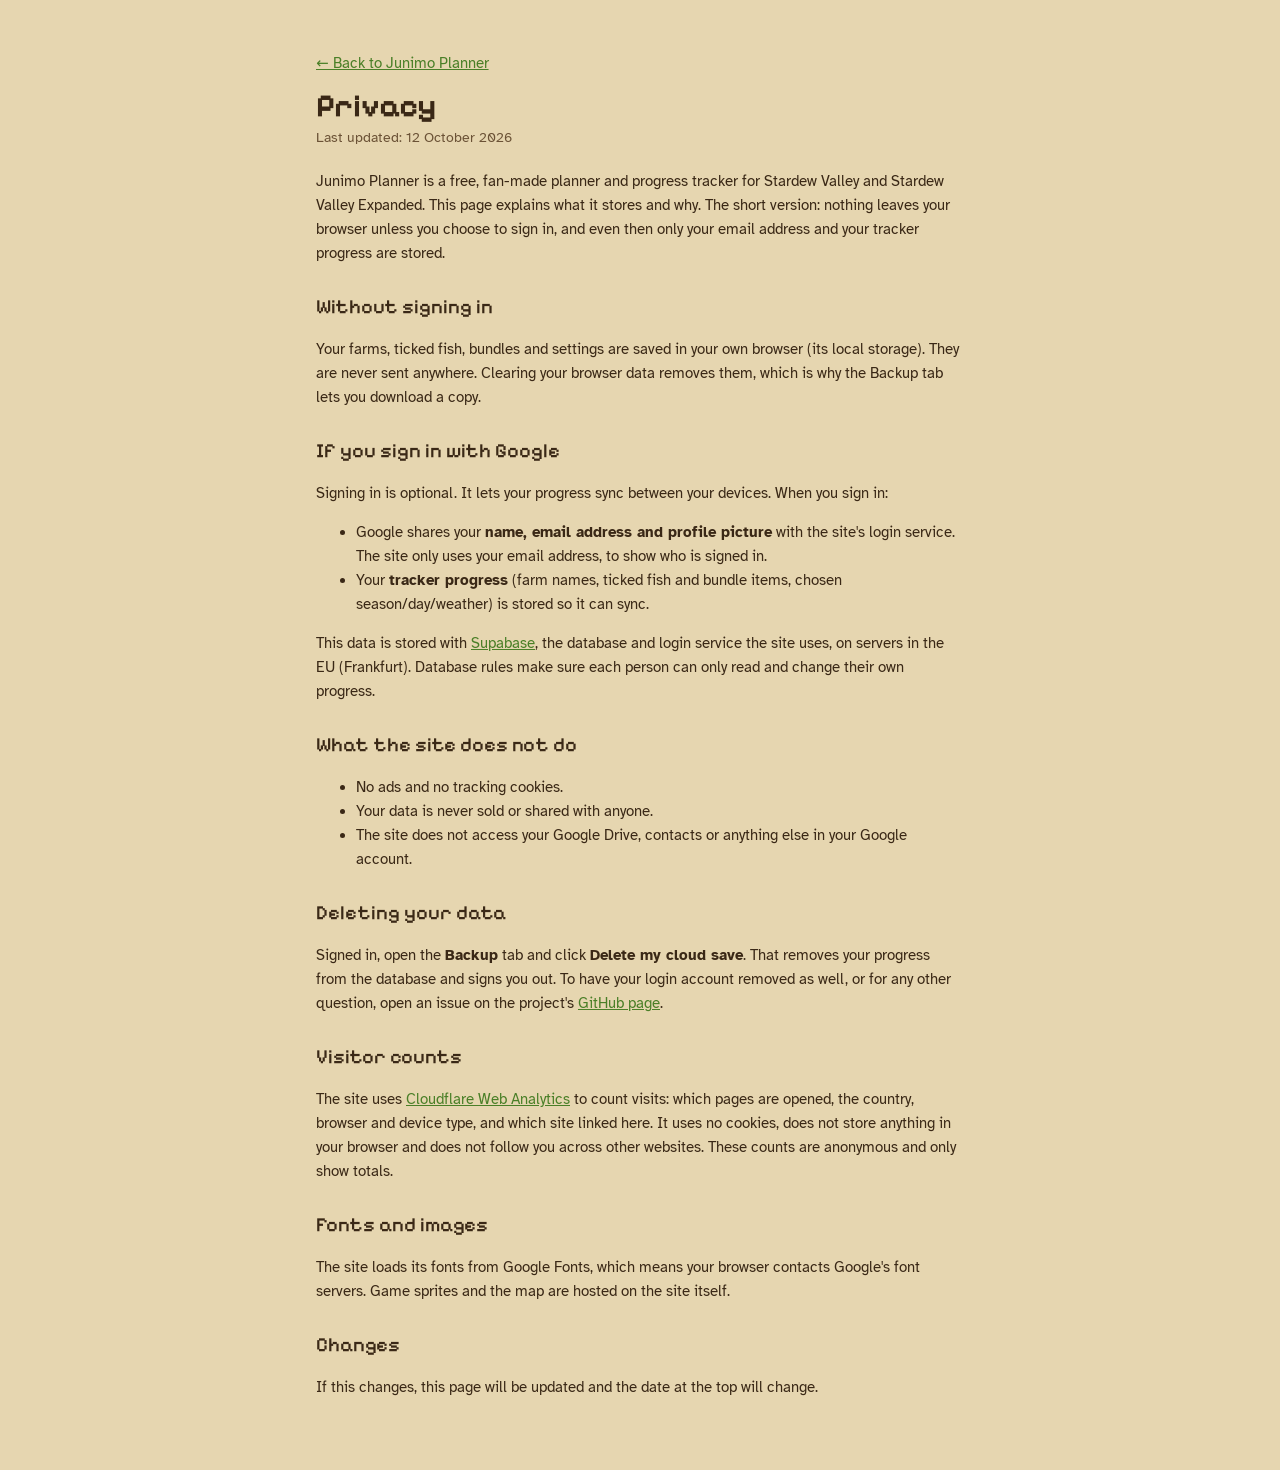
==== privacy.html @ 6e903dba "Villagers: mark who is at max hearts to hide them from the calendar and list Co-Authored-By: Claude " ====
<!doctype html>
<html lang="en">
<head>
<meta charset="utf-8">
<script>try{if(localStorage.getItem("sve-tracker:theme")==="dark")document.documentElement.dataset.theme="dark"}catch(e){}</script>
<meta name="viewport" content="width=device-width,initial-scale=1,viewport-fit=cover">
<title>Privacy · Junimo Planner</title>
<link rel="icon" type="image/png" sizes="32x32" href="img/icons/junimo-32.png">
<link rel="icon" type="image/png" sizes="16x16" href="img/icons/junimo-16.png">
<link rel="apple-touch-icon" href="img/icons/junimo-180.png">
<link rel="preconnect" href="https://fonts.googleapis.com">
<link rel="preconnect" href="https://fonts.gstatic.com" crossorigin>
<link rel="stylesheet" href="https://fonts.googleapis.com/css2?family=Pixelify+Sans:wght@500;700&family=Atkinson+Hyperlegible:wght@400;700&display=swap">
<link rel="stylesheet" href="css/style.css?v=2026-10-15a">
<style>
  .doc{max-width:68ch;padding-block:28px 48px}
  .doc h1{font-family:var(--display);font-size:2rem;margin:0 0 4px}
  .doc h2{font-family:var(--display);font-weight:500;font-size:1.25rem;margin:28px 0 6px}
  .doc p,.doc li{line-height:1.6}
  .doc .updated{color:var(--muted);font-size:.9rem;margin:0 0 20px}
</style>
</head>
<body>
<div class="wrap doc">
  <p><a href="./">← Back to Junimo Planner</a></p>
  <h1>Privacy</h1>
  <p class="updated">Last updated: 12 October 2026</p>

  <p>Junimo Planner is a free, fan-made planner and progress tracker for Stardew Valley and Stardew Valley Expanded. This page explains what it stores and why. The short version: nothing leaves your browser unless you choose to sign in, and even then only your email address and your tracker progress are stored.</p>

  <h2>Without signing in</h2>
  <p>Your farms, ticked fish, bundles and settings are saved in your own browser (its local storage). They are never sent anywhere. Clearing your browser data removes them, which is why the Backup tab lets you download a copy.</p>

  <h2>If you sign in with Google</h2>
  <p>Signing in is optional. It lets your progress sync between your devices. When you sign in:</p>
  <ul>
    <li>Google shares your <b>name, email address and profile picture</b> with the site's login service. The site only uses your email address, to show who is signed in.</li>
    <li>Your <b>tracker progress</b> (farm names, ticked fish and bundle items, chosen season/day/weather) is stored so it can sync.</li>
  </ul>
  <p>This data is stored with <a href="https://supabase.com/privacy">Supabase</a>, the database and login service the site uses, on servers in the EU (Frankfurt). Database rules make sure each person can only read and change their own progress.</p>

  <h2>What the site does not do</h2>
  <ul>
    <li>No ads and no tracking cookies.</li>
    <li>Your data is never sold or shared with anyone.</li>
    <li>The site does not access your Google Drive, contacts or anything else in your Google account.</li>
  </ul>

  <h2>Deleting your data</h2>
  <p>Signed in, open the <b>Backup</b> tab and click <b>Delete my cloud save</b>. That removes your progress from the database and signs you out. To have your login account removed as well, or for any other question, open an issue on the project's <a href="https://github.com/oliverpuskai-cloud/sve-tracker/issues">GitHub page</a>.</p>

  <h2>Visitor counts</h2>
  <p>The site uses <a href="https://www.cloudflare.com/web-analytics/">Cloudflare Web Analytics</a> to count visits: which pages are opened, the country, browser and device type, and which site linked here. It uses no cookies, does not store anything in your browser and does not follow you across other websites. These counts are anonymous and only show totals.</p>

  <h2>Fonts and images</h2>
  <p>The site loads its fonts from Google Fonts, which means your browser contacts Google's font servers. Game sprites and the map are hosted on the site itself.</p>

  <h2>Changes</h2>
  <p>If this changes, this page will be updated and the date at the top will change.</p>
</div>
<!-- Cloudflare Web Analytics: cookie-free visitor counts --><script type='module' src='https://static.cloudflareinsights.com/beacon.min.js' data-cf-beacon='{"token": "56c1af3d41d14104ac9767c62f8822ce"}'></script><!-- End Cloudflare Web Analytics -->
</body>
</html>
---- css/style.css ----
/* Pixelify draws 2, 3 and 5 with hooks that make them blur into 8 (and 5 into S) at small sizes.
   This tiny font only redraws those three digits with flat, open pixel shapes; every other character still comes from Pixelify Sans. */
@font-face{font-family:"Pixelify Five";src:url(../fonts/five-500.woff2) format("woff2");font-weight:400 600;unicode-range:U+0032,U+0033,U+0035;font-display:swap}
@font-face{font-family:"Pixelify Five";src:url(../fonts/five-700.woff2) format("woff2");font-weight:700 900;unicode-range:U+0032,U+0033,U+0035;font-display:swap}
/* Layout: a fishing log — sticky header with progress + season tabs, then area sections of sprite cards you tap to tick off. */
:root{
  /* cozy farmhouse palette: parchment ground, cream panels, wood-brown ink and edges, leaf-green accent */
  --bg:#e6d6b0; --panel:#f2e6c9; --ink:#3a2816; --muted:#6b5236; --line:#c9ad7c;
  --accent:#4a7f27; --accent-ink:#f5ecd4; --done:#d9e6bd; --done-line:#7fa64c; --done-ink:#365e19;
  --sp:#5e9a33; --su:#d98b1c; --fa:#b8542a; --wi:#4a7fb5;
  --sve:#7b4fa8; --sve-bg:#e8dbe0; --legend:#9a6b0c; --legend-bg:#f1deaa;
  --rain:#3a6fb0; --sun:#a87400;
  --sea:#9cc4cc; --land:#cfe3b0; --hill:#b9cf98; --hill2:#c8c0a4; --wood:#a9cc8e; --water:#5fa9cf; --sand:#ead9a8; --edge:#7a5a36;
  --wood:#a86a32; --wood-dark:#5e3818; --wood-light:#e0b06e;
  --display:"Pixelify Five","Pixelify Sans","Courier New",monospace; --body:"Atkinson Hyperlegible",system-ui,-apple-system,sans-serif;
  color-scheme:light;
}
/* Night theme: a farmhouse after dark. Warm wood browns, cream text. Chosen with the Day/Night button. */
:root[data-theme="dark"]{
  --bg:#2b2018; --panel:#3a2c21; --ink:#f1e4c8; --muted:#c3aa86; --line:#5c4733;
  --accent:#8fbf5a; --accent-ink:#22190f; --done:#33402a; --done-line:#7fa64c; --done-ink:#c4e3a0;
  --sp:#8cc767; --su:#efa64a; --fa:#e0855a; --wi:#7fb0e6;
  --sve:#c39be6; --sve-bg:#3a2d38; --legend:#e4b84f; --legend-bg:#43361d;
  --rain:#8ab8f0; --sun:#e8bf55;
  --sea:#23404a; --edge:#a8865c;
  --warn:#f09a6c; --warn-bg:#4a2e20; --need:#7cc9b9; --need-bg:#22392f;
  --wood:#7d4c22; --wood-dark:#1f130a; --wood-light:#a8743c;
  color-scheme:dark;
}
.themebtn{font:inherit;font-size:.82rem;font-weight:700;border:2px solid var(--line);background:var(--panel);color:var(--ink);border-radius:999px;padding:4px 12px;cursor:pointer;white-space:nowrap}
.themebtn:hover{border-color:var(--muted)}
.themebtn:focus-visible{outline:3px solid var(--accent);outline-offset:2px}
.headright{display:flex;flex-wrap:wrap;gap:8px 12px;align-items:center;justify-content:flex-end;margin-top:12px}
.headright .account{margin-top:0}
*{box-sizing:border-box}
[hidden]{display:none!important}
body{background:var(--bg);color:var(--ink);font-family:var(--body);font-size:15px;line-height:1.45}
.wrap{max-width:1180px;margin:0 auto;padding-inline:16px;padding-block:0 48px}
header{position:sticky;top:env(safe-area-inset-top,0px);z-index:5;background:var(--bg);border-bottom:3px solid var(--line);padding-block:14px 10px}
/* The wooden card frames stick out a few px past the content edge; widen the sticky header's backdrop
   (sideways and above) so those edges don't peek out beside it while scrolling. */
header::before{content:"";position:absolute;z-index:-1;inset:-40px -12px 0;background:var(--bg);pointer-events:none}
.top{display:flex;flex-wrap:wrap;gap:12px 24px;align-items:flex-end;justify-content:space-between}
h1{font-family:var(--display);font-weight:700;font-size:1.9rem;margin:0;line-height:1;text-wrap:balance}
h1 small{display:block;font-family:var(--body);font-weight:400;font-size:.85rem;color:var(--muted);margin-top:6px}
.prog{min-width:0;flex:1 1 300px;max-width:460px}
.prog .row{display:flex;justify-content:space-between;font-variant-numeric:tabular-nums;font-size:.9rem}
.prog .row b{font-family:var(--display);font-size:1.25rem}
.bar{height:10px;background:var(--line);border-radius:2px;overflow:hidden;margin-top:4px}
.bar i{display:block;height:100%;background:var(--accent);transition:width .3s}
.mini{display:flex;gap:10px;margin-top:6px;font-size:.78rem;color:var(--muted);font-variant-numeric:tabular-nums;flex-wrap:wrap}
.mini span::before{content:"";display:inline-block;width:8px;height:8px;margin-right:4px;border-radius:1px;background:var(--c)}
.tabs{display:flex;gap:6px;margin-top:12px;flex-wrap:wrap}
.tab{font-family:var(--display);font-size:1rem;border:2px solid var(--line);background:var(--panel);color:var(--ink);padding:6px 14px;border-radius:4px;cursor:pointer}
.tab[aria-pressed="true"]{background:var(--c,var(--accent));border-color:var(--c,var(--accent));color:#fff}
.tab:focus-visible,.chip:focus-visible,.card:focus-visible,input:focus-visible,select:focus-visible{outline:3px solid var(--accent);outline-offset:2px}
.filters{display:flex;gap:8px;margin-top:10px;flex-wrap:wrap;align-items:center}
.filters input[type=search],.filters select{font:inherit;font-size:.9rem;padding:6px 10px;border:1px solid var(--line);border-radius:4px;background:var(--panel);color:var(--ink)}
.filters input[type=search]{flex:1 1 180px;min-width:0}
.chip{font:inherit;font-size:.85rem;border:1px solid var(--line);background:var(--panel);color:var(--ink);padding:5px 10px;border-radius:999px;cursor:pointer}
.chip[aria-pressed="true"]{background:var(--ink);color:var(--bg);border-color:var(--ink)}
.sync{font-size:.75rem;color:var(--muted);margin-left:auto}
section{margin-top:26px}
section h2{font-family:var(--display);font-weight:500;font-size:1.2rem;margin:0 0 10px;display:flex;gap:10px;align-items:baseline}
section h2 span{font-family:var(--body);font-size:.8rem;color:var(--muted);font-variant-numeric:tabular-nums}
.grid{display:grid;grid-template-columns:repeat(auto-fill,minmax(300px,1fr));gap:10px}
.card{display:grid;grid-template-columns:56px 1fr auto;gap:4px 12px;align-items:start;background:var(--panel);border:1px solid var(--line);border-radius:6px;padding:10px 12px;cursor:pointer;text-align:left;font:inherit;color:inherit;width:100%;min-width:0}
.card.sve{background:var(--sve-bg)}
.card.leg{background:var(--legend-bg);border-color:var(--legend)}
.card.done{background:var(--done);border-color:var(--done-line)}
.card.done .nm{text-decoration:line-through;text-decoration-thickness:2px;color:var(--done-ink)}
.card.done img{opacity:.55}
.sprite{width:56px;height:56px;display:grid;place-items:center;grid-row:span 3}
.sprite img{width:48px;height:48px;image-rendering:pixelated}
.nm{font-weight:700;font-size:1rem;min-width:0}
.box{width:24px;height:24px;border:2px solid var(--muted);border-radius:4px;display:grid;place-items:center;font-weight:700;color:#fff;grid-row:span 2}
.card.done .box{background:var(--done-line);border-color:var(--done-line)}
.meta{grid-column:2 / 4;display:flex;flex-wrap:wrap;gap:4px 10px;font-size:.82rem;color:var(--muted);font-variant-numeric:tabular-nums;min-width:0}
.meta .w-Rain{color:var(--rain);font-weight:700}
.meta .w-Sun{color:var(--sun);font-weight:700}
.loc{grid-column:2 / 4;font-size:.85rem;min-width:0;overflow-wrap:anywhere}
.note{grid-column:2 / 4;font-size:.78rem;color:var(--muted);font-style:italic}
.tags{display:flex;gap:4px;flex-wrap:wrap;margin-top:2px}
.tag{font-size:.68rem;letter-spacing:.04em;text-transform:uppercase;padding:1px 6px;border-radius:3px;border:1px solid var(--line);color:var(--muted)}
.tag.sve{color:var(--sve);border-color:var(--sve)}
.tag.leg{color:var(--legend);border-color:var(--legend)}
.dots{display:inline-flex;gap:3px;vertical-align:middle}
.dots i{width:9px;height:9px;border-radius:2px;background:var(--line)}
.dots i.on{background:var(--c)}
.empty{color:var(--muted);padding:30px 0;text-align:center}
.key{margin-top:30px;font-size:.82rem;color:var(--muted);border-top:1px solid var(--line);padding-top:14px;display:flex;flex-direction:column;gap:4px}

.bar2{display:flex;flex-wrap:wrap;gap:8px 16px;justify-content:space-between;align-items:flex-end}
.views{display:flex;border:2px solid var(--ink);border-radius:5px;overflow:hidden;margin-top:12px}
.vbtn{font:inherit;font-size:.85rem;font-weight:700;border:0;background:var(--panel);color:var(--ink);padding:7px 12px;cursor:pointer}
.vbtn+.vbtn{border-left:2px solid var(--ink)}
.vbtn[aria-pressed="true"]{background:var(--ink);color:var(--bg)}
.vbtn:focus-visible{outline:3px solid var(--accent);outline-offset:-3px}
.mapwrap{margin-top:18px}
.maphead h2{font-family:var(--display);font-weight:500;font-size:1.3rem;margin:0}
.maphead p{margin:4px 0 10px;color:var(--muted);font-size:.9rem}
.mapscroll{overflow-x:auto;border:2px solid var(--edge);border-radius:8px;background:var(--sea)}
.mapscroll svg{display:block;width:100%;min-width:900px;height:auto}
.mapnote{font-size:.75rem;color:var(--muted);margin:6px 0 0}
.tlabel{font:600 13px var(--body);fill:var(--edge)}
.pin{cursor:pointer}
.pinbox{fill:var(--panel);stroke:var(--ink);stroke-width:2}
.pin:hover .pinbox,.pin:focus-visible .pinbox{stroke:var(--accent);stroke-width:3}
.pin:focus{outline:none}
.pin.off .pinbox{stroke-dasharray:6 4}
.pin.sel .pinbox{stroke:var(--accent);stroke-width:4}
.pin.clear .pinbox{fill:var(--done);stroke:var(--done-line)}
.pin.clear .badge{fill:var(--done-line)}
.pix{image-rendering:pixelated}
.pix.got{opacity:.35}
.tick{font:700 20px var(--body);fill:var(--done-ink)}
.badge{fill:var(--accent);stroke:var(--panel);stroke-width:2}
.badgetxt{font:700 13px var(--body);fill:var(--accent-ink)}
.plabel{font:700 13px var(--body);fill:var(--ink);paint-order:stroke;stroke:var(--land);stroke-width:4px;stroke-linejoin:round}
#spotpanel section{margin-top:14px}
@media (max-width:700px){header{position:static}}
@media (max-width:520px){.views{width:100%}.vbtn{flex:1}h1{font-size:1.5rem}.grid{grid-template-columns:1fr}.sync{margin-left:0;width:100%}}
@media (prefers-reduced-motion:reduce){.bar i{transition:none}}

/* ---------- site additions ---------- */
:root{--warn:#b0471c; --warn-bg:#f0d3bb; --need:#276f65; --need-bg:#d3e4d4}
a{color:var(--accent)}
nav.main{display:flex;gap:4px;margin-top:12px;flex-wrap:wrap;border-bottom:2px solid var(--line)}
nav.main a{font-family:var(--display);font-size:1.05rem;text-decoration:none;color:var(--muted);padding:6px 12px;border-bottom:3px solid transparent;margin-bottom:-2px}
nav.main a[aria-current="page"]{color:var(--ink);border-bottom-color:var(--accent)}
nav.main a:focus-visible{outline:3px solid var(--accent);outline-offset:2px}
.panel{background:var(--panel);border:1px solid var(--line);border-radius:8px;padding:14px 16px}
.controls{display:flex;flex-wrap:wrap;gap:12px 22px;align-items:flex-end;margin-top:16px}
.ctl{display:flex;flex-direction:column;gap:4px;min-width:0}
.ctl>span{font-size:.72rem;letter-spacing:.06em;text-transform:uppercase;color:var(--muted);font-weight:700}
.seg{display:flex;border:2px solid var(--line);border-radius:5px;overflow:hidden}
.seg button{font:inherit;font-size:.9rem;border:0;background:var(--panel);color:var(--ink);padding:6px 11px;cursor:pointer}
.seg button+button{border-left:2px solid var(--line)}
.seg button[aria-pressed="true"]{background:var(--c,var(--ink));color:#fff}
.seg button:focus-visible{outline:3px solid var(--accent);outline-offset:-3px}
.day{display:flex;align-items:center;gap:6px}
.day input{width:4.2em;font:inherit;font-variant-numeric:tabular-nums;padding:6px 8px;border:2px solid var(--line);border-radius:5px;background:var(--panel);color:var(--ink);text-align:center}
.day button,.btn{font:inherit;font-size:.9rem;border:2px solid var(--line);background:var(--panel);color:var(--ink);border-radius:5px;padding:6px 10px;cursor:pointer}
.btn.primary{background:var(--accent);border-color:var(--accent);color:var(--accent-ink);font-weight:700}
.ctl select{font:inherit;font-size:.9rem;padding:6px 8px;border:2px solid var(--line);border-radius:5px;background:var(--panel);color:var(--ink)}
/* Tick boxes: one custom square everywhere (clear border, green with a check mark when ticked),
   and option toggles (.check) sit in a framed chip so they read as something you can click. */
input[type=checkbox]{appearance:none;-webkit-appearance:none;width:20px;height:20px;margin:0;flex:none;display:inline-grid;place-content:center;border:2px solid var(--muted);border-radius:4px;background:var(--panel);cursor:pointer;transition:background .12s,border-color .12s}
input[type=checkbox]::before{content:"";width:12px;height:12px;background:var(--accent-ink);clip-path:polygon(12% 46%,0 62%,40% 100%,100% 18%,86% 4%,40% 70%);transform:scale(0);transition:transform .12s}
input[type=checkbox]:checked{background:var(--accent);border-color:var(--accent)}
input[type=checkbox]:checked::before{transform:scale(1)}
input[type=checkbox]:hover{border-color:var(--accent)}
input[type=checkbox]:focus-visible{outline:2px solid var(--accent);outline-offset:2px}
.check{display:inline-flex;gap:10px;align-items:center;font-size:.9rem;cursor:pointer;padding:8px 12px;border:2px solid var(--line);border-radius:6px;background:var(--panel);box-shadow:0 2px 0 var(--line);transition:border-color .12s,background .12s}
.check:hover{border-color:var(--accent)}
.check:has(input:checked){background:var(--done);border-color:var(--done-line);box-shadow:0 2px 0 var(--done-line);color:var(--done-ink);font-weight:700}
.events{display:flex;flex-direction:column;gap:8px;margin-top:16px}
.event{border-left:4px solid var(--c,var(--accent));background:var(--panel);padding:10px 14px;border-radius:0 6px 6px 0;font-size:.9rem}
.event b{font-family:var(--display);font-weight:500;font-size:1.05rem;margin-right:6px}
.stats{display:grid;grid-template-columns:repeat(auto-fit,minmax(170px,1fr));gap:10px;margin-top:16px}
.stat{background:var(--panel);border:1px solid var(--line);border-radius:8px;padding:10px 14px}
.stat b{display:block;font-family:var(--display);font-size:1.7rem;line-height:1.1;font-variant-numeric:tabular-nums}
.stat span{font-size:.82rem;color:var(--muted)}
.tag.need{color:var(--need);border-color:var(--need);background:var(--need-bg)}
.tag.last{color:var(--warn);border-color:var(--warn);background:var(--warn-bg)}
.tag.wx{color:var(--rain);border-color:var(--rain)}
.lede{color:var(--muted);font-size:.9rem;margin:4px 0 0;max-width:70ch}
/* bundles */
.rooms{display:flex;flex-direction:column;gap:6px}
.bgrid{display:grid;grid-template-columns:repeat(auto-fill,minmax(320px,1fr));gap:12px}
.bundle{background:var(--panel);border:1px solid var(--line);border-radius:8px;padding:12px 14px;min-width:0}
.bundle.complete{background:var(--done);border-color:var(--done-line)}
.bhead{display:flex;justify-content:space-between;gap:10px;align-items:baseline}
.bhead h3{font-family:var(--display);font-weight:500;font-size:1.1rem;margin:0}
.bhead .n{font-variant-numeric:tabular-nums;font-weight:700;white-space:nowrap}
.reward{font-size:.8rem;color:var(--muted);margin:2px 0 8px}
.pick{font-size:.78rem;color:var(--muted);margin:-4px 0 8px}
.items{display:flex;flex-direction:column;gap:4px}
.item{display:grid;grid-template-columns:34px 1fr auto;gap:2px 10px;align-items:center;text-align:left;font:inherit;color:inherit;background:transparent;border:1px solid transparent;border-radius:6px;padding:4px 6px;cursor:pointer;width:100%}
.item:hover{border-color:var(--line)}
.item:focus-visible{outline:3px solid var(--accent);outline-offset:1px}
.item img{width:32px;height:32px;image-rendering:pixelated}
.item .in{min-width:0}
.item .in b{font-size:.92rem}
.item .in small{display:block;font-size:.76rem;color:var(--muted);overflow-wrap:anywhere}
.item .qty{font-size:.8rem;color:var(--muted);font-variant-numeric:tabular-nums}
.item .gold{color:var(--legend)}
.item.got .in b{text-decoration:line-through;color:var(--done-ink)}
.item.got img{opacity:.5}
.item .box{grid-row:auto;width:22px;height:22px}
.item.got .box{background:var(--done-line);border-color:var(--done-line)}
.item .today{font-size:.68rem;font-weight:700;color:var(--need);text-transform:uppercase;letter-spacing:.04em}
.chiprow{display:flex;flex-wrap:wrap;gap:8px}
.ichip{display:flex;gap:8px;align-items:center;background:var(--panel);border:1px solid var(--line);border-radius:6px;padding:5px 10px 5px 6px;font-size:.85rem;min-width:0}
.ichip img{width:28px;height:28px;image-rendering:pixelated}
.ichip small{display:block;color:var(--muted);font-size:.74rem}
textarea{width:100%;min-height:90px;font:inherit;font-size:.85rem;padding:8px;border:2px solid var(--line);border-radius:6px;background:var(--panel);color:var(--ink)}
.stack{display:flex;flex-direction:column;gap:12px;max-width:640px}
.msg{font-size:.88rem;color:var(--done-ink)}
footer{margin-top:40px;font-size:.78rem;color:var(--muted);border-top:1px solid var(--line);padding-top:12px}
/* map: catchable vs not */
.pix.off{opacity:.3;filter:grayscale(1)}
.pin.dim .pinbox{opacity:.55}
.pin.dim .badge{fill:var(--muted)}
.pin.dim .plabel{opacity:.7}
.card.later{opacity:.7}
.why{display:block;font-size:.78rem;font-weight:700;color:var(--warn);margin-top:2px}
/* bulk complete buttons */
.btn.small{font-size:.8rem;padding:4px 10px}
.btn.ghost{background:transparent;color:var(--muted)}
.btn.danger{border-color:var(--warn);color:var(--warn)}
.sure{font-size:.8rem;color:var(--warn);font-weight:700}
.bulk{display:inline-flex;gap:6px;align-items:center;flex-wrap:wrap}
.ccbar{display:flex;flex-wrap:wrap;gap:12px 20px;align-items:center;justify-content:space-between;margin-top:16px}
.ccbar b{font-family:var(--display);font-weight:500;font-size:1.1rem}
.roomhead{display:flex;flex-wrap:wrap;gap:8px 16px;align-items:baseline;justify-content:space-between;margin-bottom:10px}
.roomhead h2{margin:0}
.bfoot{margin-top:8px;display:flex;justify-content:flex-end}
/* farm picker */
.farmbar{display:flex;flex-wrap:wrap;gap:8px;align-items:center;margin-top:12px;font-size:.9rem}
.farmbar label{font-size:.72rem;letter-spacing:.06em;text-transform:uppercase;color:var(--muted);font-weight:700}
.farmbar select{font:inherit;font-weight:700;padding:5px 8px;border:2px solid var(--line);border-radius:5px;background:var(--panel);color:var(--ink);max-width:100%}
.farmform{display:flex;gap:6px;flex-wrap:wrap;align-items:center}
.farmform input{font:inherit;font-size:.9rem;padding:5px 8px;border:2px solid var(--line);border-radius:5px;background:var(--panel);color:var(--ink);min-width:0;width:14em;max-width:100%}
/* recipe line on fish cards */
.recipes{grid-column:2 / 4;font-size:.8rem;min-width:0;overflow-wrap:anywhere;border-top:1px dashed var(--line);padding-top:4px;margin-top:2px}
.recipes .with{color:var(--muted)}
.recipes .tag{vertical-align:1px}
/* bundle set picker */
.setbar{display:flex;flex-wrap:wrap;gap:12px 20px;align-items:center;justify-content:space-between;margin-top:16px}
.setbar b{font-family:var(--display);font-weight:500;font-size:1.1rem}
.setbar .seg button[aria-pressed="true"]{background:var(--accent);color:var(--accent-ink)}
/* account / sync */
.headrow{display:flex;flex-wrap:wrap;gap:8px 16px;align-items:center;justify-content:space-between}
.account{display:flex;flex-wrap:wrap;gap:8px;align-items:center;margin-top:12px;font-size:.85rem;min-width:0}
.account .who{font-weight:700;overflow-wrap:anywhere}
.sync{color:var(--muted);font-size:.8rem}
.sync.err{color:var(--warn)}
.btn.google{display:inline-flex;gap:8px;align-items:center;font-weight:700}
.btn.google span{font-family:var(--body);font-weight:700;color:#4285f4;background:#fff;border-radius:50%;width:18px;height:18px;display:grid;place-items:center;font-size:.75rem}
/* villagers */
.cal{display:grid;grid-template-columns:repeat(7,minmax(0,1fr));gap:4px}
.cal .dow{font-size:.7rem;font-weight:700;letter-spacing:.06em;text-transform:uppercase;color:var(--muted);text-align:center;padding-bottom:2px}
.cal .day{background:var(--panel);border:1px solid var(--line);border-radius:6px;min-height:78px;padding:4px 5px;display:flex;flex-direction:column;gap:2px;min-width:0}
.cal .day.has{border-color:var(--legend)}
.cal .day.today{outline:3px solid var(--accent);outline-offset:-1px}
.cal .dn{font-family:var(--display);font-size:.95rem;line-height:1}
.cal .fest{font-size:.62rem;font-weight:700;color:var(--accent);line-height:1.15;overflow-wrap:anywhere}
.cal .who{display:flex;flex-wrap:wrap;gap:2px}
.cal .who button{display:flex;flex-direction:column;align-items:center;gap:0;background:none;border:0;padding:0;cursor:pointer;color:var(--ink);font:inherit;min-width:0;max-width:100%}
.cal .who img{width:36px;height:36px;image-rendering:pixelated;border-radius:4px}
.cal .who span{font-size:.62rem;font-weight:700;max-width:100%;overflow:hidden;text-overflow:ellipsis;white-space:nowrap}
.univbox{margin-top:18px;background:var(--panel);border:1px solid var(--line);border-left:4px solid var(--legend);border-radius:8px;padding:10px 14px;font-size:.88rem}
.vgrid{display:grid;grid-template-columns:repeat(auto-fill,minmax(300px,1fr));gap:10px}
.villager{background:var(--panel);border:1px solid var(--line);border-radius:8px;padding:12px 14px;min-width:0;transition:box-shadow .3s}
.villager.sve{background:var(--sve-bg)}
.villager.bday{border-color:var(--legend);box-shadow:0 0 0 2px var(--legend) inset}
.villager.flash{box-shadow:0 0 0 3px var(--accent)}
.vhead{display:flex;gap:12px;align-items:center}
.portrait{width:64px;height:64px;image-rendering:pixelated;border-radius:6px;background:var(--bg);flex:none}
.vmeta{min-width:0}
.vmeta h3{font-family:var(--display);font-weight:500;font-size:1.2rem;margin:0}
.vmeta h3 small{font-family:var(--body);font-size:.75rem;color:var(--muted)}
.vmeta .tags{display:flex;gap:4px;flex-wrap:wrap;margin-top:2px}
.when{margin:4px 0 0;font-size:.85rem;color:var(--muted)}
.when .soon{color:var(--legend)}
.glabel{font-size:.7rem;font-weight:700;letter-spacing:.06em;text-transform:uppercase;color:var(--muted);margin:10px 0 4px}
.gifts{display:flex;flex-wrap:wrap;gap:4px}
.gift{display:inline-flex;align-items:center;gap:4px;font-size:.8rem;background:var(--bg);border:1px solid var(--line);border-radius:999px;padding:2px 8px}
.gift img{width:22px;height:22px;image-rendering:pixelated;margin-left:-4px}
.gift{padding:2px 9px 2px 6px}
.gift.fishy{border-color:var(--accent)}
.gift.hit{background:var(--legend-bg);border-color:var(--legend);font-weight:700}
.gnote{font-size:.76rem;color:var(--muted);font-style:italic;margin:6px 0 0}
.none{font-size:.8rem;color:var(--muted)}
.villager details{margin-top:8px}
.villager summary{cursor:pointer;font-size:.8rem;font-weight:700;color:var(--muted)}
.villager details .gifts{margin-top:6px}
.event.bdayev{display:flex;gap:12px;align-items:center}
.event.bdayev img{width:44px;height:44px;image-rendering:pixelated;border-radius:6px;flex:none}
@media (max-width:520px){.cal .day{min-height:64px;padding:3px}.cal .who img{width:26px;height:26px}.cal .who span{display:none}.cal .fest{font-size:.55rem}}
@media (prefers-reduced-motion:reduce){.villager{transition:none}}
/* my to-do */
.todos{margin-top:26px}
.tcols{display:grid;grid-template-columns:repeat(auto-fit,minmax(300px,1fr));gap:12px}
.tcol{display:flex;flex-direction:column;gap:8px;min-width:0}
.tcol h3{font-family:var(--display);font-weight:500;font-size:1.1rem;margin:0}
.tcol h3 small{font-family:var(--body);font-size:.8rem;color:var(--muted);font-weight:400;margin-left:6px}
.tlist{list-style:none;margin:0;padding:0;display:flex;flex-direction:column;gap:2px}
.titem{display:flex;gap:10px;align-items:flex-start;padding:6px 4px;border-bottom:1px dashed var(--line)}
.titem input[type=checkbox]{width:20px;height:20px;margin:1px 0 0;flex:none;accent-color:var(--done-line);cursor:pointer}
.ttext{flex:1;min-width:0;overflow-wrap:anywhere;font-size:.93rem}
.titem.done .ttext{text-decoration:line-through;color:var(--muted)}
.tmeta{display:block;font-size:.75rem;color:var(--muted)}
.tmeta.late{color:var(--warn);font-weight:700}
.tbtn{font:inherit;font-size:.75rem;border:1px solid var(--line);background:var(--panel);color:var(--muted);border-radius:4px;padding:1px 7px;cursor:pointer;flex:none}
.tbtn.x{font-size:1rem;line-height:1;padding:0 6px}
.tbtn:hover{color:var(--ink);border-color:var(--muted)}
.tempty{font-size:.85rem;color:var(--muted);padding:4px 0}
.tadd{display:flex;gap:6px;flex-wrap:wrap}
.tadd input,.tadd select{font:inherit;font-size:.88rem;padding:6px 8px;border:2px solid var(--line);border-radius:5px;background:var(--panel);color:var(--ink);min-width:0}
.tadd input:first-child{flex:1 1 160px}
.tadd input[type=number]{width:4.4em}
.tclear{align-self:flex-start;font:inherit;font-size:.8rem;background:none;border:0;color:var(--muted);text-decoration:underline;cursor:pointer;padding:0}

/* ---------- wooden frames, like the in-game menus ----------
   thick wood border + dark outer edge + light inner bevel + a small drop shadow */
.panel,.stat,.bundle,.villager,.mapscroll{
  border:4px solid var(--wood);border-radius:6px;
  box-shadow:0 0 0 2px var(--wood-dark),inset 0 0 0 2px var(--wood-light),0 4px 0 2px rgba(60,35,15,.25);
}
/* fish cards and to-do panels come in larger numbers, so a lighter frame */
.card{
  border:3px solid var(--wood);border-radius:5px;
  box-shadow:0 0 0 1px var(--wood-dark),inset 0 0 0 1px var(--wood-light),0 3px 0 1px rgba(60,35,15,.2);
}
/* keep status visible: the frame takes on the state colour */
.card.done,.bundle.complete{border-color:var(--done-line)}
.card.leg{border-color:var(--legend)}
.villager.bday{border-color:var(--legend);box-shadow:0 0 0 2px var(--wood-dark),inset 0 0 0 2px var(--legend-bg),0 4px 0 2px rgba(60,35,15,.25)}
.villager.flash{box-shadow:0 0 0 2px var(--wood-dark),0 0 0 6px var(--accent)}
/* frames need room for their shadow */
.grid,.bgrid,.vgrid,.stats,.tcols{gap:14px}
.stats{padding-bottom:4px}
.mapscroll{margin-bottom:6px}
/* recipes */
.rgrid{display:grid;grid-template-columns:repeat(auto-fill,minmax(300px,1fr));gap:14px}
.recipe{background:var(--panel);min-width:0;padding:12px 14px;border:3px solid var(--wood);border-radius:5px;box-shadow:0 0 0 1px var(--wood-dark),inset 0 0 0 1px var(--wood-light),0 3px 0 1px rgba(60,35,15,.2)}
.recipe.sve{background:var(--sve-bg)}
.recipe.made{background:var(--done);border-color:var(--done-line)}
.rhead{display:flex;gap:12px;align-items:center}
.rpic{width:48px;height:48px;image-rendering:pixelated;flex:none}
.rpic.noimg{display:grid;place-items:center;background:var(--bg);border-radius:6px;color:var(--muted)}
.rmeta{flex:1;min-width:0}
.rmeta h3{font-family:var(--display);font-weight:500;font-size:1.1rem;margin:0}
.rmeta .tags{display:flex;gap:4px;flex-wrap:wrap;margin-top:2px}
.rmade{display:flex;gap:6px;align-items:center;font-size:.8rem;font-weight:700;color:var(--muted);cursor:pointer;white-space:nowrap}
.rmade input{width:20px;height:20px;accent-color:var(--done-line)}
.recipe.made .rmeta h3{color:var(--done-ink)}
.unlock{font-size:.82rem;margin:8px 0;color:var(--ink)}
.unlock.u-friend{color:var(--warn);font-weight:700}
.gift.ing b{font-weight:700;margin-left:2px}
.gift.madeof{border-style:dashed;border-color:var(--muted)}
.noimg{display:inline-grid;place-items:center;width:22px;height:22px;font-size:.8rem;color:var(--muted)}
.shoplist{padding:6px 12px}
.shoplist ul{list-style:none;margin:0;padding:0;columns:2 340px;column-gap:24px}
.srow{break-inside:avoid;border-bottom:1px dashed var(--line);padding:6px 0}
.srow label{display:flex;gap:10px;align-items:center;cursor:pointer}
.srow input{width:20px;height:20px;flex:none;accent-color:var(--done-line)}
.srow img,.srow .noimg{width:28px;height:28px;image-rendering:pixelated;flex:none}
.sname{flex:1;min-width:0;font-size:.92rem;overflow-wrap:anywhere}
.sqty{font-family:var(--display);font-size:1.05rem;font-variant-numeric:tabular-nums}
.srow.got .sname{text-decoration:line-through;color:var(--muted)}
.srow details{margin:2px 0 0 30px}
.srow summary{font-size:.75rem;color:var(--muted);cursor:pointer}
.srow details p{font-size:.78rem;margin:4px 0 0;color:var(--muted)}
/* Game version switch (header) */
.gameseg{border-radius:999px}
.gameseg button{font-size:.8rem;font-weight:700;padding:4px 12px}
.gameseg button[aria-pressed="true"]{background:var(--accent);color:var(--accent-ink)}
.gameseg button[data-g="sve"][aria-pressed="true"]{background:var(--sve);color:#fff}
.tag.gi{color:var(--rain);border-color:var(--rain)}
/* ---------- compact header on phones ---------- */
.menubtn{display:none;font:inherit;font-size:.85rem;font-weight:700;border:2px solid var(--line);background:var(--panel);color:var(--ink);border-radius:999px;padding:4px 12px;cursor:pointer}
.menubtn:focus-visible{outline:3px solid var(--accent);outline-offset:2px}
.farmextra{display:contents}
@media (max-width:700px){
  header{padding-block:10px 0}
  .top{flex-wrap:nowrap;align-items:center;gap:12px}
  h1{font-size:1.3rem;flex:none}
  h1 small{display:none}
  .prog{flex:1 1 auto;min-width:0}
  .prog .row{font-size:.75rem}
  .prog .row b{font-size:1rem}
  .bar{height:7px;margin-top:2px}
  .mini{display:none}
  .headrow{display:grid;grid-template-columns:minmax(0,1fr) auto;align-items:start;gap:0 8px}
  .headright{grid-column:1 / -1}
  .farmbar{margin-top:8px;flex:1 1 auto;min-width:0;flex-wrap:wrap}
  .farmbar label{display:none}
  .farmbar select{max-width:55vw}
  .menubtn,.menubtn.searchbtn-m{display:inline-flex;margin-top:8px}
  .farmextra{display:none}
  .farmextra.active,header.open .farmextra{display:flex;flex-wrap:wrap;gap:8px;width:100%}
  .headright{display:none;width:100%;justify-content:flex-start;margin-top:4px}
  header.open .headright{display:flex}
  nav.main{flex-wrap:nowrap;overflow-x:auto;scrollbar-width:none;margin-top:8px;gap:0}
  nav.main::-webkit-scrollbar{display:none}
  nav.main a{flex:none;padding:6px 10px;font-size:.95rem}
  .stats{grid-template-columns:repeat(3,minmax(0,1fr));gap:8px}
  .stat{padding:8px 9px}
  .stat b{font-size:1.25rem}
  .stat span{font-size:.72rem;line-height:1.25;display:block}
  section h2{flex-direction:column;align-items:flex-start;gap:2px}
  .roomhead{align-items:flex-start}
}
/* crops */
.cgrid{display:grid;grid-template-columns:repeat(auto-fill,minmax(290px,1fr));gap:14px}
.crop{background:var(--panel);padding:12px 14px;min-width:0;border:3px solid var(--wood);border-radius:5px;box-shadow:0 0 0 1px var(--wood-dark),inset 0 0 0 1px var(--wood-light),0 3px 0 1px rgba(60,35,15,.2)}
.crop.late{opacity:.7}
.chead{display:flex;gap:12px;align-items:center}
.chead img{width:44px;height:44px;image-rendering:pixelated;flex:none}
.cmeta{flex:1;min-width:0}
.cmeta h3{font-family:var(--display);font-weight:500;font-size:1.1rem;margin:0}
.cmeta .tags{display:flex;gap:4px;flex-wrap:wrap;margin-top:2px}
.cprofit{text-align:right;flex:none}
.cprofit b{display:block;font-family:var(--display);font-size:1.25rem;color:var(--done-ink);font-variant-numeric:tabular-nums}
.cprofit b.neg{color:var(--warn)}
.cprofit span{font-size:.75rem;color:var(--muted)}
.cspan{margin:8px 0 0;font-size:.78rem;font-weight:700;color:var(--done-ink);background:var(--done);border-radius:4px;padding:3px 8px}
.cstats{display:grid;grid-template-columns:repeat(4,minmax(0,1fr));gap:6px;margin:10px 0 6px}
.cstats div{background:var(--bg);border-radius:4px;padding:4px 6px;min-width:0}
.cstats dt{font-size:.65rem;font-weight:700;letter-spacing:.04em;text-transform:uppercase;color:var(--muted)}
.cstats dd{margin:0;font-size:.88rem;font-variant-numeric:tabular-nums}
.cstats s{color:var(--muted);font-size:.75rem}
.cseed{font-size:.8rem;margin:4px 0 0;color:var(--ink)}
@media (max-width:420px){.cstats{grid-template-columns:repeat(2,minmax(0,1fr))}}
footer .about{margin:0 0 10px;max-width:90ch;line-height:1.5}
/* collections */
.colgrid{display:grid;grid-template-columns:repeat(auto-fill,minmax(250px,1fr));gap:6px 12px}
.colitem{background:var(--panel);border:1px solid var(--line);align-items:start}
.colitem img{margin-top:2px}
.colitem .hl{background:var(--legend-bg)}
.rewards{margin-top:14px}
.rewards summary{cursor:pointer}
.rewards ul{margin:8px 0;padding-left:20px;font-size:.88rem;columns:2 300px}
.rewards li{break-inside:avoid;margin:2px 0}
.rewards li.got{color:var(--done-ink);text-decoration:line-through}
.pond{border-top:none;padding-top:0}

/* ---------- search everything ---------- */
.searchbtn{margin-left:auto;align-self:center;display:inline-flex;align-items:center;gap:8px;font:inherit;font-size:.88rem;color:var(--muted);background:var(--panel);border:2px solid var(--line);border-radius:6px;padding:4px 8px 4px 10px;margin-bottom:6px;cursor:pointer;min-width:200px}
.searchbtn:hover{border-color:var(--accent);color:var(--ink)}
.searchbtn:focus-visible{outline:3px solid var(--accent);outline-offset:2px}
.searchbtn .sl{flex:1;text-align:left}
.menubtn.searchbtn-m{display:none}
@media (max-width:1080px){.searchbtn{min-width:0}.searchbtn .sl,.searchbtn kbd{display:none}}
.searchbtn kbd{font:inherit;font-size:.75rem;border:1px solid var(--line);border-radius:4px;padding:0 6px;background:var(--bg)}
.flash{outline:4px solid var(--accent);outline-offset:3px;transition:outline-color .3s}
dialog.search{width:min(720px,calc(100vw - 24px));max-height:min(80vh,760px);padding:0;margin:8vh auto auto;border:3px solid var(--wood);border-radius:6px;background:var(--panel);color:var(--ink);box-shadow:0 0 0 2px var(--wood-dark),inset 0 0 0 2px var(--wood-light),0 12px 40px rgba(30,15,5,.45);overflow:hidden}
dialog.search[open]{display:flex;flex-direction:column}
dialog.search::backdrop{background:rgba(40,25,10,.45)}
.shead{display:flex;align-items:center;gap:10px;padding:12px 14px;border-bottom:2px solid var(--line)}
.shead input{flex:1;min-width:0;font:inherit;font-size:1.05rem;padding:8px 10px;border:2px solid var(--line);border-radius:5px;background:var(--bg);color:var(--ink)}
.shead input:focus{outline:none;border-color:var(--accent)}
.sclose{font:inherit;font-size:1rem;border:2px solid var(--line);background:var(--panel);color:var(--ink);border-radius:5px;width:36px;height:36px;cursor:pointer;flex:none}
.sclose:hover{border-color:var(--accent)}
.sres{overflow-y:auto;padding:8px 14px 14px;overscroll-behavior:contain}
.shint,.scount{color:var(--muted);font-size:.9rem;margin:8px 2px;line-height:1.8}
.scount{margin:4px 2px 8px;font-size:.8rem}
.stry{font:inherit;font-size:.85rem;border:2px solid var(--line);background:var(--bg);color:var(--ink);border-radius:999px;padding:1px 10px;cursor:pointer}
.stry:hover{border-color:var(--accent)}
.sitem{display:flex;gap:12px;align-items:flex-start;padding:10px 0;border-top:1px dashed var(--line)}
.sitem:first-of-type{border-top:0}
.sitem>img,.sitem>.noimg{width:36px;height:36px;flex:none;object-fit:contain;image-rendering:pixelated;display:grid;place-items:center;color:var(--muted)}
.sbody{flex:1;min-width:0}
.sbody h3{font-family:var(--display);font-weight:500;font-size:1.1rem;margin:4px 0 4px}
.sbody mark{background:var(--done);color:var(--done-ink);border-radius:2px}
.sbody ul{list-style:none;margin:0;padding:0;display:flex;flex-direction:column;gap:3px}
.sfact{display:flex;gap:8px;align-items:baseline;width:100%;text-align:left;font:inherit;font-size:.86rem;line-height:1.4;color:var(--ink);background:none;border:1px solid transparent;border-radius:5px;padding:4px 6px}
button.sfact{cursor:pointer}
button.sfact:hover,button.sfact:focus-visible{background:var(--bg);border-color:var(--line);outline:none}
.sico{flex:none;width:1.2em;text-align:center}
.stxt{flex:1;min-width:0}
.sgo{flex:none;font-size:.78rem;font-weight:700;color:var(--accent);white-space:nowrap}
@media (max-width:700px){
  .searchbtn{display:none}
  .headrow{grid-template-columns:minmax(0,1fr) auto auto}
  .menubtn.searchbtn-m{display:inline-flex}
  dialog.search{margin-top:12px;max-height:calc(100dvh - 24px)}
  .sgo{display:none}
}

/* ---------- villagers: "already at max hearts" ---------- */
.villager{position:relative}
.villager .vmeta h3{padding-right:104px}
.maxbtn{position:absolute;top:10px;right:10px;font:inherit;font-size:.75rem;font-weight:700;color:var(--muted);background:var(--bg);border:2px solid var(--line);border-radius:999px;padding:2px 9px;cursor:pointer;white-space:nowrap}
.maxbtn:hover{border-color:var(--heart,#c0446a);color:var(--ink)}
.maxbtn:focus-visible{outline:3px solid var(--accent);outline-offset:2px}
.maxbtn[aria-pressed="true"]{background:#c0446a;border-color:#c0446a;color:#fff}
.villager.maxed{opacity:.85}
.maxfold{margin-top:22px;border-top:2px solid var(--line);padding-top:10px}
.maxfold>summary{font-family:var(--display);font-size:1.2rem;cursor:pointer;padding:4px 0}
.maxfold>summary span{font-family:var(--body);font-size:.85rem;color:var(--muted);margin-left:6px}
.maxfold[open]>summary{margin-bottom:10px}
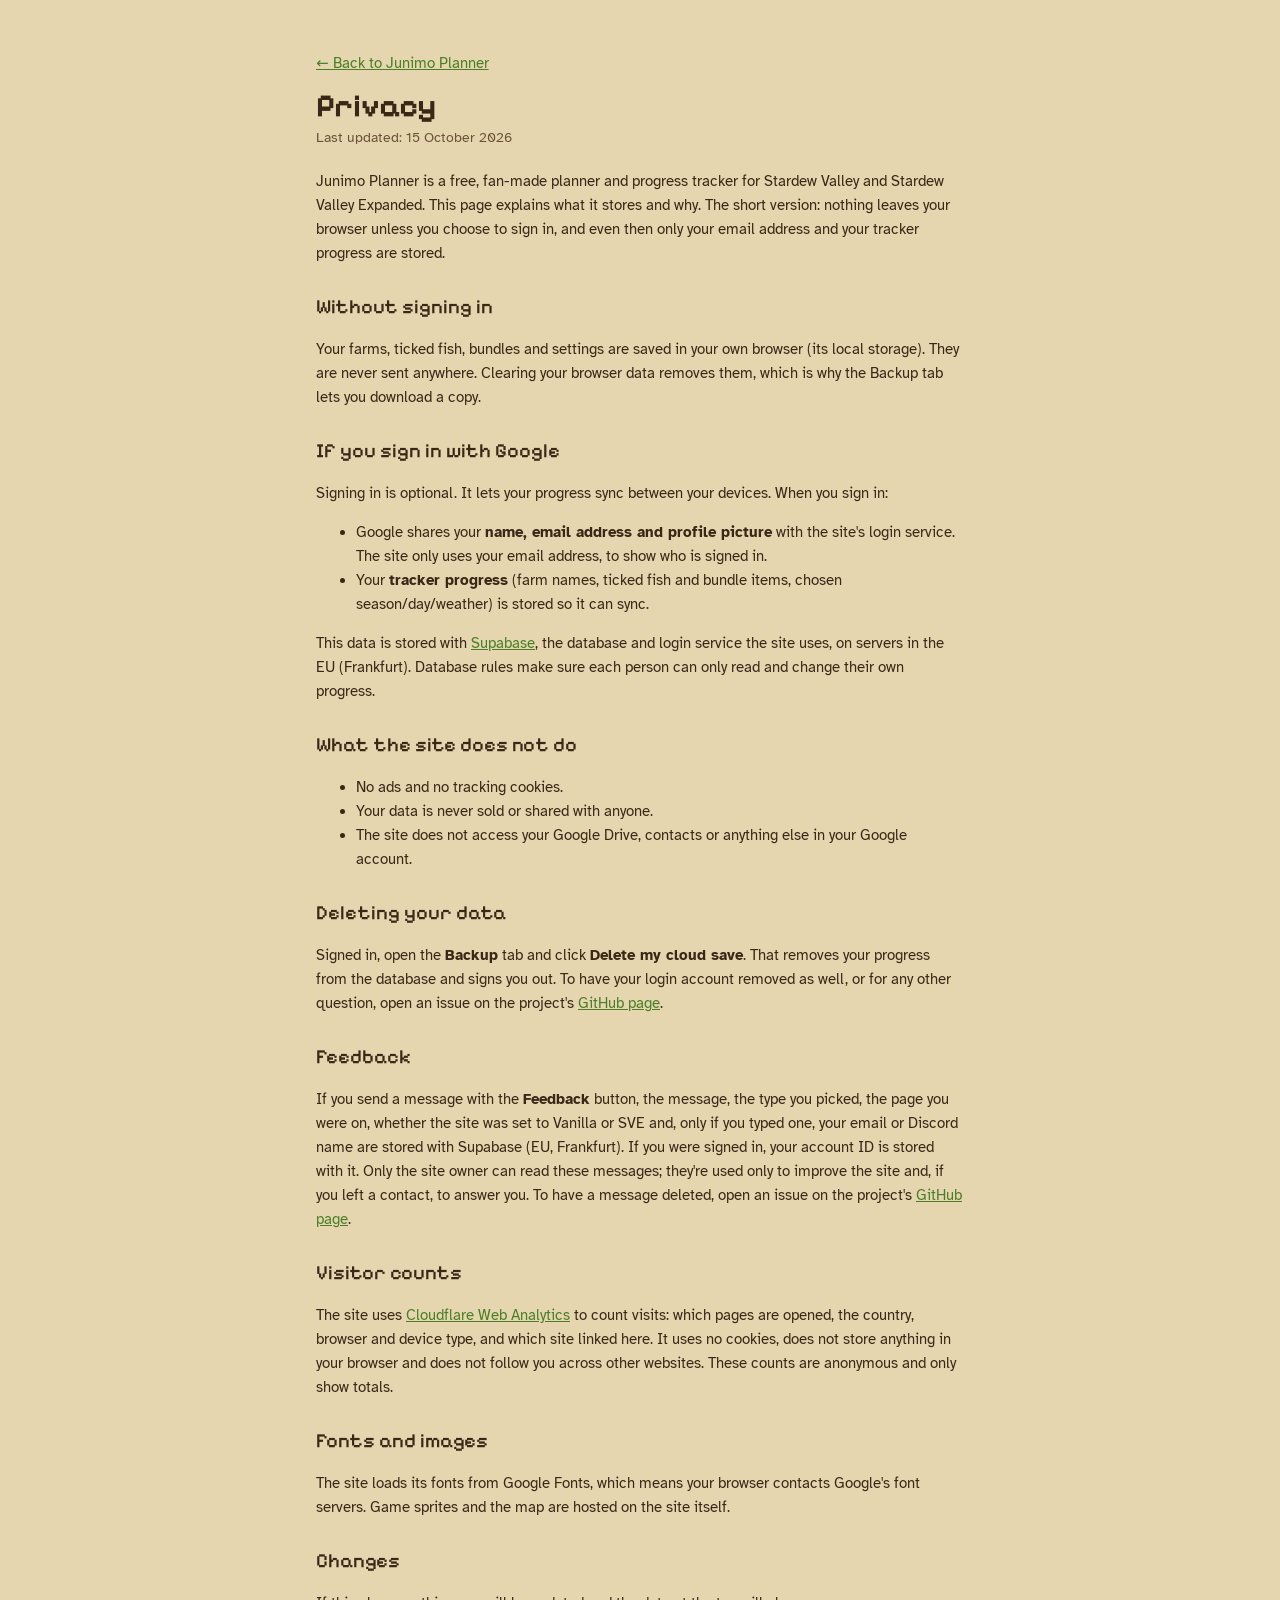
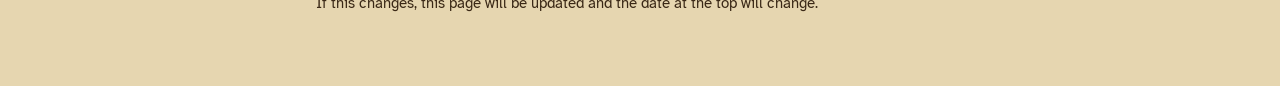
==== commit 82acef27: "Add a feedback window (insert-only Supabase table) and version the cloud module Co-Authored-By: Clau" ====
--- a/privacy.html
+++ b/privacy.html
@@ -11,7 +11,7 @@
 <link rel="preconnect" href="https://fonts.googleapis.com">
 <link rel="preconnect" href="https://fonts.gstatic.com" crossorigin>
 <link rel="stylesheet" href="https://fonts.googleapis.com/css2?family=Pixelify+Sans:wght@500;700&family=Atkinson+Hyperlegible:wght@400;700&display=swap">
-<link rel="stylesheet" href="css/style.css?v=2026-10-15a">
+<link rel="stylesheet" href="css/style.css?v=2026-10-15b">
 <style>
   .doc{max-width:68ch;padding-block:28px 48px}
   .doc h1{font-family:var(--display);font-size:2rem;margin:0 0 4px}
@@ -24,7 +24,7 @@
 <div class="wrap doc">
   <p><a href="./">← Back to Junimo Planner</a></p>
   <h1>Privacy</h1>
-  <p class="updated">Last updated: 12 October 2026</p>
+  <p class="updated">Last updated: 15 October 2026</p>
 
   <p>Junimo Planner is a free, fan-made planner and progress tracker for Stardew Valley and Stardew Valley Expanded. This page explains what it stores and why. The short version: nothing leaves your browser unless you choose to sign in, and even then only your email address and your tracker progress are stored.</p>
 
@@ -49,6 +49,9 @@
   <h2>Deleting your data</h2>
   <p>Signed in, open the <b>Backup</b> tab and click <b>Delete my cloud save</b>. That removes your progress from the database and signs you out. To have your login account removed as well, or for any other question, open an issue on the project's <a href="https://github.com/oliverpuskai-cloud/sve-tracker/issues">GitHub page</a>.</p>
 
+  <h2>Feedback</h2>
+  <p>If you send a message with the <b>Feedback</b> button, the message, the type you picked, the page you were on, whether the site was set to Vanilla or SVE and, only if you typed one, your email or Discord name are stored with Supabase (EU, Frankfurt). If you were signed in, your account ID is stored with it. Only the site owner can read these messages; they're used only to improve the site and, if you left a contact, to answer you. To have a message deleted, open an issue on the project's <a href="https://github.com/oliverpuskai-cloud/sve-tracker/issues">GitHub page</a>.</p>
+
   <h2>Visitor counts</h2>
   <p>The site uses <a href="https://www.cloudflare.com/web-analytics/">Cloudflare Web Analytics</a> to count visits: which pages are opened, the country, browser and device type, and which site linked here. It uses no cookies, does not store anything in your browser and does not follow you across other websites. These counts are anonymous and only show totals.</p>
 
--- a/css/style.css
+++ b/css/style.css
@@ -483,3 +483,26 @@
 .maxfold>summary{font-family:var(--display);font-size:1.2rem;cursor:pointer;padding:4px 0}
 .maxfold>summary span{font-family:var(--body);font-size:.85rem;color:var(--muted);margin-left:6px}
 .maxfold[open]>summary{margin-bottom:10px}
+
+/* ---------- feedback ---------- */
+.fbdlg{max-width:560px}
+.fbdlg form{display:flex;flex-direction:column;min-height:0}
+.fbhead{display:flex;align-items:center;justify-content:space-between;gap:10px;padding:12px 14px;border-bottom:2px solid var(--line)}
+.fbhead h2{font-family:var(--display);font-weight:500;font-size:1.35rem;margin:0}
+.fbbody{padding:12px 16px 16px;overflow-y:auto;display:flex;flex-direction:column;gap:12px}
+.fblede{margin:0;color:var(--muted);font-size:.9rem;line-height:1.5}
+.fbfield{display:flex;flex-direction:column;gap:4px;font-size:.85rem;font-weight:700;color:var(--muted)}
+.fbfield i{font-weight:400;font-style:normal}
+.fbfield textarea,.fbfield input{font:inherit;font-weight:400;font-size:.95rem;color:var(--ink);background:var(--bg);border:2px solid var(--line);border-radius:5px;padding:8px 10px;resize:vertical}
+.fbfield textarea:focus,.fbfield input:focus{outline:none;border-color:var(--accent)}
+.fbfield small{align-self:flex-end;font-weight:400;font-size:.75rem}
+.fbtrap{position:absolute;left:-9999px;width:1px;height:1px;overflow:hidden}
+.fbstatus{margin:0;font-size:.9rem;font-weight:700;min-height:1.2em}
+.fbstatus.ok{color:var(--done-ink)}
+.fbstatus.err{color:var(--warn)}
+.fbactions{display:flex;align-items:center;gap:8px;flex-wrap:wrap}
+.fbnote{margin-right:auto;font-size:.78rem;color:var(--muted)}
+.fbnote a{color:inherit}
+#fbsend:disabled{opacity:.6;cursor:wait}
+.fbcta{display:flex;align-items:center;justify-content:space-between;gap:12px;flex-wrap:wrap;background:var(--panel);border:2px solid var(--line);border-radius:6px;padding:12px 14px;margin-bottom:14px;font-size:.92rem;color:var(--ink)}
+@media (max-width:700px){#fbkind{flex-wrap:wrap}}
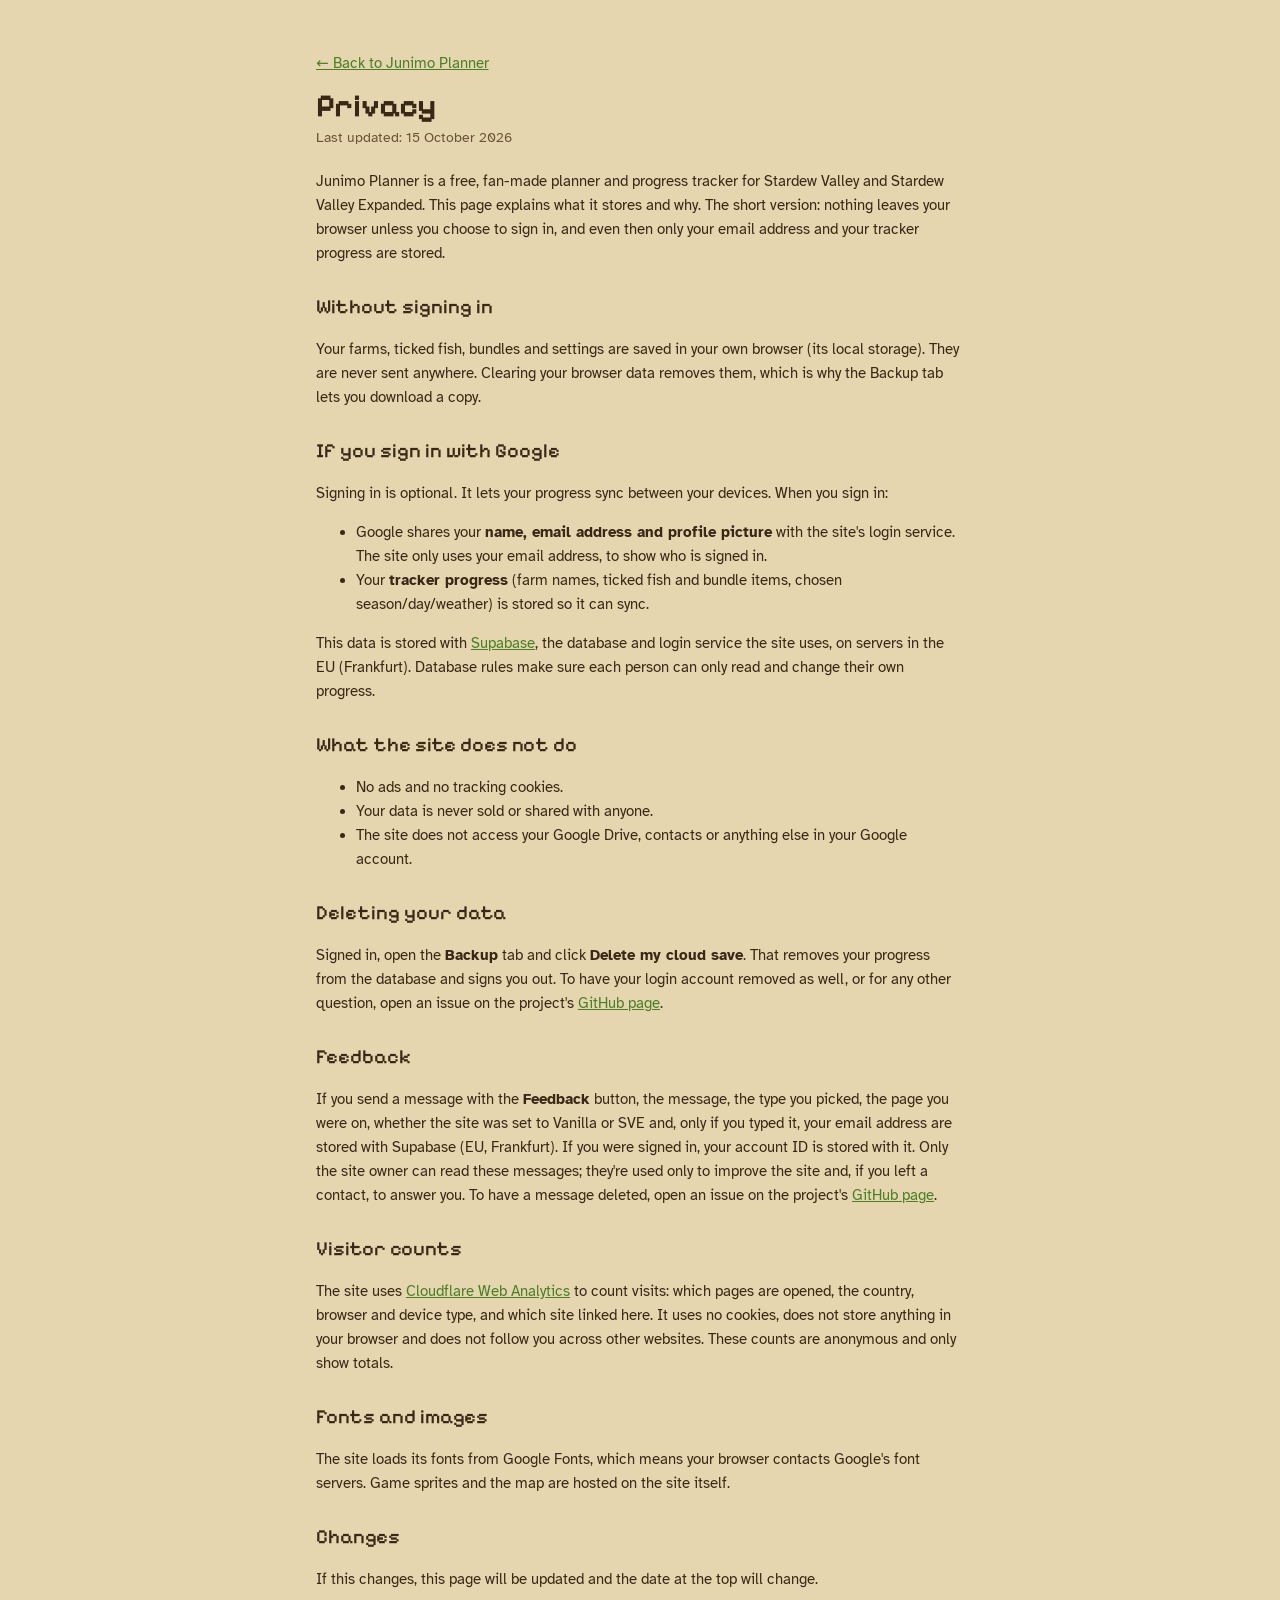
==== commit 1e75cf9c: "Feedback: email-only contact with a format check; equal-width type buttons Co-Authored-By: Claude Op" ====
--- a/privacy.html
+++ b/privacy.html
@@ -11,7 +11,7 @@
 <link rel="preconnect" href="https://fonts.googleapis.com">
 <link rel="preconnect" href="https://fonts.gstatic.com" crossorigin>
 <link rel="stylesheet" href="https://fonts.googleapis.com/css2?family=Pixelify+Sans:wght@500;700&family=Atkinson+Hyperlegible:wght@400;700&display=swap">
-<link rel="stylesheet" href="css/style.css?v=2026-10-15b">
+<link rel="stylesheet" href="css/style.css?v=2026-10-15d">
 <style>
   .doc{max-width:68ch;padding-block:28px 48px}
   .doc h1{font-family:var(--display);font-size:2rem;margin:0 0 4px}
@@ -50,7 +50,7 @@
   <p>Signed in, open the <b>Backup</b> tab and click <b>Delete my cloud save</b>. That removes your progress from the database and signs you out. To have your login account removed as well, or for any other question, open an issue on the project's <a href="https://github.com/oliverpuskai-cloud/sve-tracker/issues">GitHub page</a>.</p>
 
   <h2>Feedback</h2>
-  <p>If you send a message with the <b>Feedback</b> button, the message, the type you picked, the page you were on, whether the site was set to Vanilla or SVE and, only if you typed one, your email or Discord name are stored with Supabase (EU, Frankfurt). If you were signed in, your account ID is stored with it. Only the site owner can read these messages; they're used only to improve the site and, if you left a contact, to answer you. To have a message deleted, open an issue on the project's <a href="https://github.com/oliverpuskai-cloud/sve-tracker/issues">GitHub page</a>.</p>
+  <p>If you send a message with the <b>Feedback</b> button, the message, the type you picked, the page you were on, whether the site was set to Vanilla or SVE and, only if you typed it, your email address are stored with Supabase (EU, Frankfurt). If you were signed in, your account ID is stored with it. Only the site owner can read these messages; they're used only to improve the site and, if you left a contact, to answer you. To have a message deleted, open an issue on the project's <a href="https://github.com/oliverpuskai-cloud/sve-tracker/issues">GitHub page</a>.</p>
 
   <h2>Visitor counts</h2>
   <p>The site uses <a href="https://www.cloudflare.com/web-analytics/">Cloudflare Web Analytics</a> to count visits: which pages are opened, the country, browser and device type, and which site linked here. It uses no cookies, does not store anything in your browser and does not follow you across other websites. These counts are anonymous and only show totals.</p>
--- a/css/style.css
+++ b/css/style.css
@@ -505,4 +505,6 @@
 .fbnote a{color:inherit}
 #fbsend:disabled{opacity:.6;cursor:wait}
 .fbcta{display:flex;align-items:center;justify-content:space-between;gap:12px;flex-wrap:wrap;background:var(--panel);border:2px solid var(--line);border-radius:6px;padding:12px 14px;margin-bottom:14px;font-size:.92rem;color:var(--ink)}
-@media (max-width:700px){#fbkind{flex-wrap:wrap}}
+/* the three "What is it about?" choices: equal width, filling the row */
+#fbkind{display:grid;grid-template-columns:repeat(3,1fr)}
+#fbkind button{display:flex;align-items:center;justify-content:center;gap:6px;text-align:center;padding:8px 6px;line-height:1.25}
